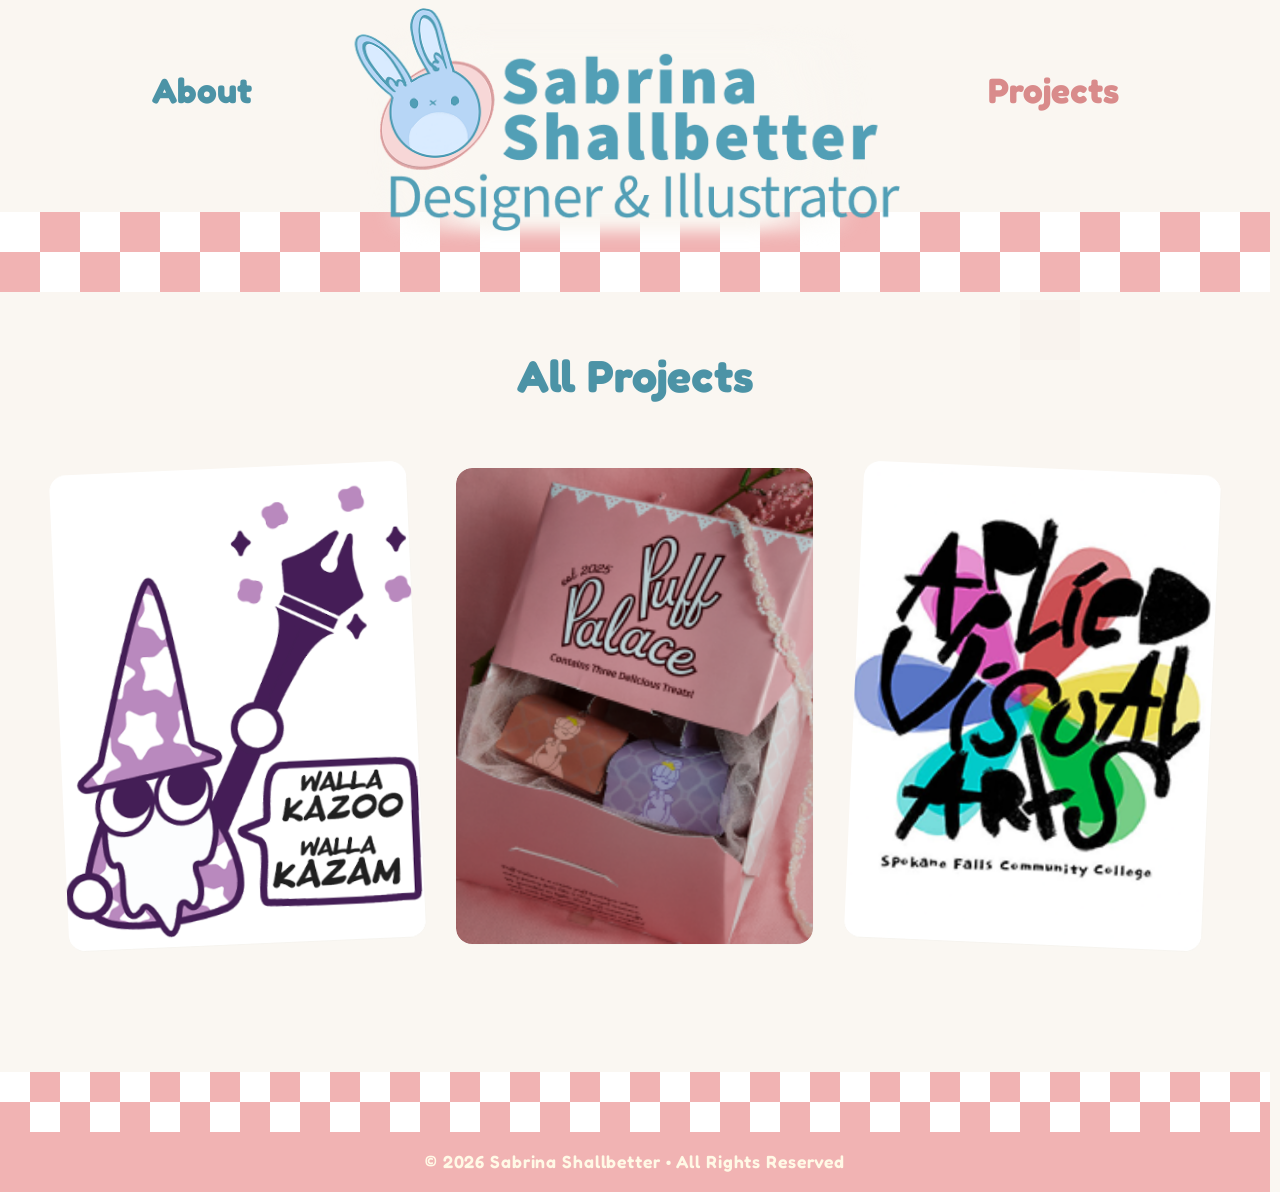
==== index.html @ 9670eb9a "feat: complete custom portfolio website with interactive projects, animations, and responsive layout" ====
<!DOCTYPE html>
<html lang="en">
<head>
  <meta charset="UTF-8">
  <meta name="viewport" content="width=device-width, initial-scale=1.0">
  <meta name="description" content="Official graphic design and illustration portfolio of Sabrina Shallbetter. Discover branding, custom illustrations, and logo design projects.">
  
  <meta name="theme-color" content="#FAF7F2">
  <meta name="apple-mobile-web-app-status-bar-style" content="default">
  
  <meta property="og:title" content="Sabrina Shallbetter | Graphic Designer & Illustrator">
  <meta property="og:description" content="Official graphic design and illustration portfolio of Sabrina Shallbetter. Discover branding, custom illustrations, and logo design projects.">
  <meta property="og:type" content="website">
  <meta property="og:url" content="https://sabrinashallbetter.com/">
  <meta property="og:image" content="https://sabrinashallbetter.com/Photos/BunnyLogo.png">
  <meta property="og:image:alt" content="Sabrina Shallbetter Bunny Logo">
  
  <meta name="twitter:card" content="summary">
  <meta name="twitter:title" content="Sabrina Shallbetter | Graphic Designer & Illustrator">
  <meta name="twitter:description" content="Official graphic design and illustration portfolio of Sabrina Shallbetter. Discover branding, custom illustrations, and logo design projects.">
  <meta name="twitter:image" content="https://sabrinashallbetter.com/Photos/BunnyLogo.png">

  <title>Sabrina Shallbetter | Graphic Designer & Illustrator</title>
  
  <link rel="stylesheet" href="index.css">
</head>
<body>

  <header>
    <nav class="header-main-row" aria-label="Main Navigation">
      <a href="about.html" class="nav-link inactive" id="nav-about-link">About</a>
      
      <a href="index.html" class="logo-link" id="header-logo-link" aria-label="Sabrina Shallbetter Home">
        <img src="Photos/Logo.png" alt="Sabrina Shallbetter - Designer & Illustrator Logo" class="logo-img" id="header-logo-img">
      </a>
      
      <a href="index.html" class="nav-link active" id="nav-projects-link">Projects</a>
    </nav>
    
    <div class="checkered-ribbon" id="header-ribbon" role="presentation"></div>
  </header>

  <main>
    <section aria-labelledby="all-projects-title">
      <h1 class="page-title" id="all-projects-title">All Projects</h1>
      
      <div class="project-grid" id="portfolio-grid">
        
        <div class="project-card-wrapper">
          <a href="wizard.html" class="project-card" id="project-wizard" aria-label="View the Wizard Project details and design process">
            <div class="project-card-image-wrapper">
              <img src="Photos/sticker-03 2.png" alt="Silly Wizard Character Sticker design" class="project-card-img">
            </div>
            <div class="project-card-title">The Wizard Project</div>
          </a>
        </div>

        <div class="project-card-wrapper">
          <a href="puff-palace.html" class="project-card" id="project-puff-palace" aria-label="View the Puff Palace packaging and branding project">
            <div class="project-card-image-wrapper">
              <img src="Photos/Group 4.png" alt="Puff Palace custom pink cake and pastry boxes" class="project-card-img">
            </div>
            <div class="project-card-title">Puff Palace</div>
          </a>
        </div>

        <div class="project-card-wrapper">
          <a href="applied-visual-arts.html" class="project-card" id="project-visual-arts" aria-label="View the Applied Visual Arts graphic design project">
            <div class="project-card-image-wrapper">
              <img src="Photos/Group 5.png" alt="Applied Visual Arts colorful flower emblem" class="project-card-img">
            </div>
            <div class="project-card-title">Applied Visual Arts</div>
          </a>
        </div>
        
      </div>
    </section>
  </main>

  <footer id="footer-decor">
    <div class="checkered-ribbon footer-ribbon" role="presentation"></div>
    <div class="footer-bottom-line">
      <p>&copy; 2026 Sabrina Shallbetter &bull; All Rights Reserved</p>
    </div>
  </footer>

  <script src="lightbox.js"></script>

</body>
</html>
---- index.css ----
@import url('https://fonts.googleapis.com/css2?family=Fredoka:wght@300..700&family=Quicksand:wght@300..700&display=swap');

:root {
  --bg-color: #FAF7F2;
  --light-cream: #fff9e6;
  --card-bg: #FFFFFF;
  --teal-primary: #4c93a6;
  --teal-dark: #2b5a66;
  --pink-primary: #f1b3b3;
  --pink-accent: #d98b8b;
  --shadow-sm: 0 4px 12px rgba(43, 90, 102, 0.05);
  --shadow-md: 0 12px 24px rgba(43, 90, 102, 0.08);
  --shadow-lg: 0 20px 40px rgba(43, 90, 102, 0.15);
  --border-radius: 16px;
  --transition-smooth: all 0.3s cubic-bezier(0.4, 0, 0.2, 1);
  --max-width: 1200px;
}

/* Reset and Base Styles */
* {
  box-sizing: border-box;
  margin: 0;
  padding: 0;
}

html {
  scrollbar-gutter: stable;
  scrollbar-color: var(--pink-primary) var(--bg-color);
  scrollbar-width: thin;
}

/* Custom Scrollbar Styling */
::-webkit-scrollbar {
  width: 14px;
}

::-webkit-scrollbar-track {
  background: var(--bg-color);
}

::-webkit-scrollbar-thumb {
  background-color: var(--pink-primary);
  border-radius: 20px;
  border: 4px solid var(--bg-color);
}

::-webkit-scrollbar-thumb:hover {
  background-color: var(--pink-accent);
}

body {
  background-color: var(--bg-color);
  color: var(--teal-dark);
  font-family: 'Quicksand', sans-serif;
  font-size: 1.1rem;
  line-height: 1.6;
  min-height: 100vh;
  display: flex;
  flex-direction: column;
  overflow-x: hidden;
  -webkit-font-smoothing: antialiased;
}

/* Header Styles */
header {
  width: 100%;
  display: flex;
  flex-direction: column;
  align-items: center;
  padding-top: 0.5rem;
  position: relative;
}

.logo-link {
  display: inline-block;
  transition: var(--transition-smooth);
  text-decoration: none;
  animation: logo-breathe 6s ease-in-out infinite;
  position: relative;
}

.logo-link::before {
  content: '';
  position: absolute;
  top: 15%;
  left: 8%;
  right: 8%;
  bottom: 0;
  background: radial-gradient(circle, var(--bg-color) 65%, transparent 100%);
  z-index: -1;
  filter: blur(8px);
  pointer-events: none;
}

.logo-link:hover {
  transform: scale(1.03) translateY(-2px);
}

.logo-img {
  max-width: 560px;
  width: 50vw;
  height: auto;
  display: block;
}

/* Checkered Ribbon */
.checkered-ribbon {
  width: 100%;
  height: 80px;
  background-image: conic-gradient(var(--pink-primary) 25%, #ffffff 0 50%, var(--pink-primary) 0 75%, #ffffff 0);
  background-repeat: repeat-x;
  background-size: 80px 80px;
  margin: 1rem 0 1rem 0;
  animation: scroll-ribbon 10s linear infinite;
}

/* Navigation */
.header-main-row {
  display: flex;
  align-items: flex-start;
  justify-content: center;
  gap: 5rem;
  width: 100%;
  max-width: var(--max-width);
  padding: 0 2rem;
  position: relative;
  z-index: 10;
  margin-top: 0;
  margin-bottom: -35px;
}

.nav-link {
  font-family: 'Fredoka', sans-serif;
  font-weight: 700;
  font-size: 2.2rem;
  text-decoration: none;
  transition: var(--transition-smooth);
  padding: 0.2rem 0.5rem;
  margin-top: 3.2rem;
}

/* Nav colors based on page state */
.nav-link.active {
  color: var(--pink-accent);
}

.nav-link.inactive {
  color: var(--teal-primary);
}

.nav-link:hover {
  color: var(--pink-accent);
  transform: translateY(-2px);
}

/* Main Content Container */
main {
  flex: 1;
  width: 100%;
  max-width: var(--max-width);
  margin: 0 auto;
  padding: 2rem 1.5rem;
  animation: fadeIn 0.6s ease-out;
}

/* Key Headings */
h1.page-title {
  font-family: 'Fredoka', sans-serif;
  font-size: 2.8rem;
  color: var(--teal-primary);
  text-align: center;
  margin-bottom: 3.5rem;
  font-weight: 700;
}

h2.section-title {
  font-family: 'Fredoka', sans-serif;
  font-size: 2.2rem;
  color: var(--teal-primary);
  text-align: center;
  margin: 3rem 0 1.5rem 0;
  font-weight: 700;
}

h3.item-title {
  font-family: 'Fredoka', sans-serif;
  font-size: 1.6rem;
  color: var(--teal-primary);
  margin: 2rem 0 1rem 0;
  text-align: center;
  font-weight: 600;
}

/* Gallery Grid (Home Page) */
.project-grid {
  display: grid;
  grid-template-columns: repeat(auto-fit, minmax(350px, 1fr));
  gap: 2.5rem;
  margin-top: 1rem;
}

.project-card-wrapper {
  opacity: 0;
  will-change: transform, opacity;
}

.project-card-wrapper:nth-child(1) {
  --card-rotation: -2.5deg;
  animation: fadeInUp 0.8s cubic-bezier(0.25, 1, 0.5, 1) 0.1s forwards, card-float-sway-left 5.2s ease-in-out infinite 0.9s;
}

.project-card-wrapper:nth-child(2) {
  --card-rotation: 0deg;
  animation: fadeInUp 0.8s cubic-bezier(0.25, 1, 0.5, 1) 0.25s forwards, card-float-sway-right 6.8s ease-in-out infinite 2.5s;
}

.project-card-wrapper:nth-child(3) {
  --card-rotation: 2.5deg;
  animation: fadeInUp 0.8s cubic-bezier(0.25, 1, 0.5, 1) 0.4s forwards, card-float-sway-left 4.5s ease-in-out infinite 4.0s;
}

.project-card {
  background-color: var(--card-bg);
  border: none;
  border-radius: var(--border-radius);
  padding: 0;
  display: flex;
  flex-direction: column;
  align-items: center;
  text-decoration: none;
  box-shadow: var(--shadow-sm);
  transition: transform 0.5s cubic-bezier(0.34, 1.56, 0.64, 1), box-shadow 0.3s ease;
  cursor: pointer;
  overflow: hidden;
  position: relative;
  aspect-ratio: 3 / 4;
  will-change: transform;
  clip-path: inset(0 round var(--border-radius));
  transform: rotate(var(--card-rotation, 0deg));
}

.project-card:hover {
  transform: translateY(-12px) scale(1.04) rotate(0deg);
  box-shadow: var(--shadow-lg);
}

.project-card-image-wrapper {
  width: 100%;
  height: 100%;
  background-color: #FFFFFF;
  display: flex;
  align-items: center;
  justify-content: center;
  overflow: hidden;
  transition: var(--transition-smooth);
}

.project-card-img {
  width: 100%;
  height: 100%;
  object-fit: cover;
}

.project-card-title {
  position: absolute;
  bottom: 0;
  left: 0;
  width: 100%;
  background: rgba(217, 139, 139, 0.88);
  backdrop-filter: blur(8px);
  color: #FFFFFF;
  margin: 0;
  padding: 1.2rem;
  font-family: 'Fredoka', sans-serif;
  font-size: 1.4rem;
  font-weight: 700;
  text-align: center;
  transform: translateY(100%);
  opacity: 0;
  transition: transform 0.3s cubic-bezier(0.4, 0, 0.2, 1), opacity 0.3s cubic-bezier(0.4, 0, 0.2, 1);
  border-bottom-left-radius: var(--border-radius);
  border-bottom-right-radius: var(--border-radius);
}

.project-card:hover .project-card-title {
  transform: translateY(0);
  opacity: 1;
}

/* Detail Pages Layout */
.project-detail-container {
  max-width: 800px;
  margin: 0 auto;
}

.hero-image-wrapper {
  background-color: #FFFFFF;
  border-radius: var(--border-radius);
  padding: 2.5rem;
  box-shadow: var(--shadow-sm);
  display: flex;
  align-items: center;
  justify-content: center;
  margin-bottom: 3rem;
  border: 4px solid var(--pink-primary);
}

.hero-img {
  max-width: 100%;
  height: auto;
  border-radius: 8px;
  cursor: zoom-in;
  transition: var(--transition-smooth);
  animation: gentle-float 6s ease-in-out infinite;
}

.hero-img:hover {
  transform: scale(1.025);
}

.concept-overview-content {
  margin-bottom: 4rem;
  width: 100%;
  text-align: center;
}

.concept-overview-content p {
  margin-bottom: 1.5rem;
  font-size: 1.2rem;
  color: var(--teal-dark);
  text-align: center;
  max-width: 720px;
  margin-left: auto;
  margin-right: auto;
}

/* Process Gallery (Vertical/Grid flow) */
.process-grid {
  display: flex;
  flex-direction: column;
  gap: 3.5rem;
  margin-top: 2rem;
}

.process-item {
  background-color: var(--card-bg);
  border-radius: var(--border-radius);
  padding: 2.5rem;
  box-shadow: var(--shadow-sm);
  display: flex;
  flex-direction: column;
  align-items: center;
  transition: var(--transition-smooth);
  border: 2px solid transparent;
}

.process-item:hover {
  box-shadow: var(--shadow-md);
  border-color: var(--pink-primary);
}

.process-image-wrapper {
  margin-top: 1.5rem;
  width: 100%;
  display: flex;
  justify-content: center;
  background-color: #FFFFFF;
  border-radius: 8px;
}

.process-img {
  max-width: 100%;
  max-height: 550px;
  object-fit: contain;
  border-radius: 8px;
  cursor: zoom-in;
  transition: var(--transition-smooth);
}

.process-img:hover {
  transform: scale(1.015);
}

/* About Page Layout */
.about-container {
  display: flex;
  gap: 3rem;
  align-items: flex-start;
  margin-top: 1rem;
}

.about-photo-wrapper {
  flex: 1;
  max-width: 380px;
  border-radius: var(--border-radius);
  overflow: hidden;
  box-shadow: var(--shadow-sm);
  border: 4px solid var(--pink-primary);
}

.about-photo {
  width: 100%;
  height: auto;
  display: block;
}

.about-details {
  flex: 1.2;
}

.about-bio {
  font-size: 1.25rem;
  line-height: 1.7;
  color: var(--teal-dark);
  margin-bottom: 2.5rem;
}

.contact-list {
  list-style: none;
  display: flex;
  flex-direction: column;
  gap: 1.2rem;
}

.contact-item {
  display: flex;
  align-items: center;
  gap: 1.2rem;
  font-size: 1.3rem;
  font-weight: 600;
}

.contact-link {
  color: var(--teal-primary);
  text-decoration: none;
  transition: var(--transition-smooth);
  border-bottom: 2px solid transparent;
}

.contact-link:hover {
  color: var(--pink-accent);
  border-bottom-color: var(--pink-accent);
}

.contact-icon {
  width: 32px;
  height: 32px;
  fill: var(--teal-primary);
  transition: var(--transition-smooth);
  flex-shrink: 0;
}

.contact-item:hover .contact-icon {
  fill: var(--pink-accent);
  transform: scale(1.1);
}

/* Lightbox Modal */
.lightbox {
  position: fixed;
  z-index: 1000;
  top: 0;
  left: 0;
  width: 100%;
  height: 100%;
  background-color: rgba(18, 14, 14, 0.97);
  backdrop-filter: blur(12px);
  display: flex;
  align-items: center;
  justify-content: center;
  opacity: 0;
  pointer-events: none;
  transition: opacity 0.3s ease;
}

.lightbox.active {
  opacity: 1;
  pointer-events: auto;
}

.lightbox-wrapper {
  display: flex;
  flex-direction: column;
  align-items: center;
  justify-content: center;
  max-width: 90%;
  max-height: 90%;
  position: relative;
}

.lightbox-content {
  max-width: 100%;
  max-height: 82vh;
  object-fit: contain;
  border-radius: 12px;
  box-shadow: 0 24px 60px rgba(0, 0, 0, 0.5);
  transform: scale(0.95);
  transition: transform 0.3s cubic-bezier(0.34, 1.56, 0.64, 1);
  cursor: zoom-out;
}

.lightbox.active .lightbox-content {
  transform: scale(1);
}

.lightbox-close {
  position: absolute;
  top: 25px;
  right: 35px;
  color: #FFFFFF;
  font-family: 'Fredoka', sans-serif;
  font-size: 3.5rem;
  font-weight: 500;
  cursor: pointer;
  user-select: none;
  transition: transform 0.2s ease, color 0.2s ease;
  line-height: 1;
  z-index: 1010;
}

.lightbox-close:hover {
  color: var(--pink-primary);
  transform: rotate(90deg) scale(1.1);
}

.lightbox-arrow {
  position: absolute;
  top: 50%;
  transform: translateY(-50%);
  background: none;
  border: none;
  color: #FFFFFF;
  font-family: 'Fredoka', sans-serif;
  font-size: 4.5rem;
  font-weight: 600;
  cursor: pointer;
  padding: 1.5rem;
  z-index: 1010;
  transition: transform 0.2s ease, color 0.2s ease;
  user-select: none;
}

.lightbox-arrow:hover {
  color: var(--pink-primary);
  transform: translateY(-50%) scale(1.15);
}

.lightbox-arrow:active {
  transform: translateY(-50%) scale(0.95);
}

.lightbox-arrow.prev {
  left: 2rem;
}

.lightbox-arrow.next {
  right: 2rem;
}

.lightbox-caption {
  margin-top: 1.5rem;
  color: #FAF7F2;
  font-family: 'Fredoka', sans-serif;
  font-size: 1.2rem;
  text-align: center;
  font-weight: 500;
  letter-spacing: 0.02em;
  opacity: 0.9;
}

/* Footer block */
footer {
  width: 100%;
  margin-top: 6rem;
  flex-shrink: 0;
  display: flex;
  flex-direction: column;
}

.footer-ribbon {
  height: 60px;
  background-size: 60px 60px;
  margin: 0;
  animation: scroll-ribbon-reverse 15s linear infinite;
}

.footer-bottom-line {
  background-color: var(--pink-primary);
  padding: 1rem 1.5rem;
  text-align: center;
  width: 100%;
  display: flex;
  justify-content: center;
  align-items: center;
}

.footer-bottom-line p {
  font-family: 'Fredoka', sans-serif;
  font-weight: 600;
  font-size: 1.1rem;
  color: var(--light-cream);
  margin: 0;
  letter-spacing: 0.05em;
}

/* Animations */
@keyframes fadeIn {
  from {
    opacity: 0;
    transform: translateY(15px);
  }

  to {
    opacity: 1;
    transform: translateY(0);
  }
}

@keyframes fadeInUp {
  from {
    opacity: 0;
    transform: translateY(30px);
  }

  to {
    opacity: 1;
    transform: translateY(0);
  }
}

@keyframes card-float-sway-left {
  0% {
    transform: translateY(0) rotate(0deg);
  }
  50% {
    transform: translateY(-8px) rotate(-0.8deg);
  }
  100% {
    transform: translateY(0) rotate(0deg);
  }
}

@keyframes card-float-sway-right {
  0% {
    transform: translateY(0) rotate(0deg);
  }
  50% {
    transform: translateY(-8px) rotate(0.8deg);
  }
  100% {
    transform: translateY(0) rotate(0deg);
  }
}

@keyframes logo-breathe {
  0% {
    transform: translateY(0);
  }

  50% {
    transform: translateY(-5px);
  }

  100% {
    transform: translateY(0);
  }
}

@keyframes scroll-ribbon {
  from {
    background-position-x: 0;
  }

  to {
    background-position-x: 80px;
  }
}

@keyframes scroll-ribbon-reverse {
  from {
    background-position-x: 0;
  }

  to {
    background-position-x: -40px;
  }
}

@keyframes gentle-float {
  0% {
    transform: translateY(0) rotate(0deg);
  }

  50% {
    transform: translateY(-8px) rotate(1.2deg);
  }

  100% {
    transform: translateY(0) rotate(0deg);
  }
}

/* Responsive Rules */
@media (max-width: 768px) {
  body {
    font-size: 1rem;
  }

  .nav-link {
    font-size: 1.8rem;
  }

  .header-main-row {
    gap: 1.5rem;
    margin-bottom: -25px;
    align-items: center;
  }

  .nav-link {
    font-size: 1.4rem;
    margin-top: 0;
  }

  .logo-img {
    max-width: 280px;
    width: 60vw;
  }

  h1.page-title {
    font-size: 2.2rem;
    margin-bottom: 2.5rem;
  }

  h2.section-title {
    font-size: 1.8rem;
  }

  .about-container {
    flex-direction: column;
    align-items: center;
    gap: 2rem;
  }

  .about-photo-wrapper {
    max-width: 320px;
  }

  .about-bio {
    font-size: 1.15rem;
    text-align: center;
  }

  .contact-list {
    align-items: center;
  }

  .hero-image-wrapper {
    padding: 1.5rem;
  }

  .process-item {
    padding: 1.5rem;
  }

  .lightbox-close {
    top: 20px;
    right: 25px;
    font-size: 2.8rem;
  }

  .lightbox-arrow {
    font-size: 3rem;
    padding: 0.8rem;
  }

  .lightbox-arrow.prev {
    left: 0.5rem;
  }

  .lightbox-arrow.next {
    right: 0.5rem;
  }
}
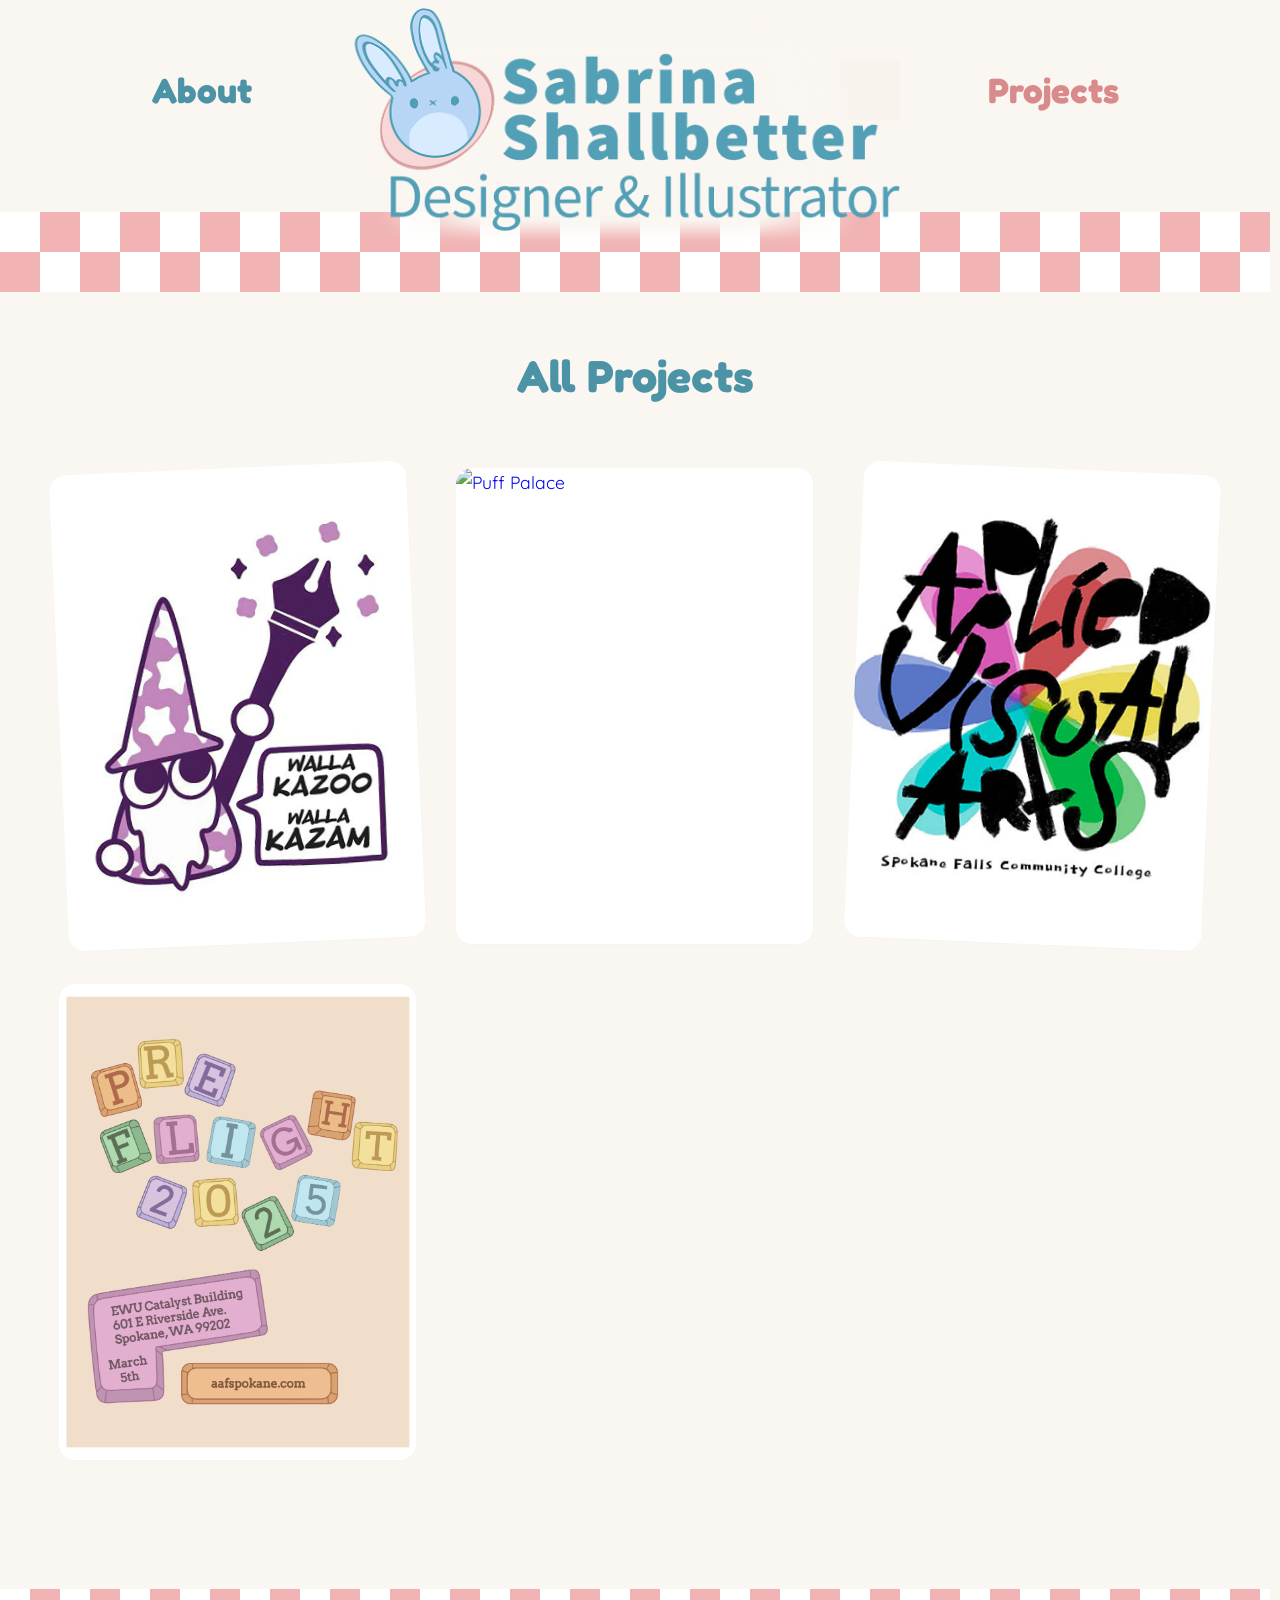
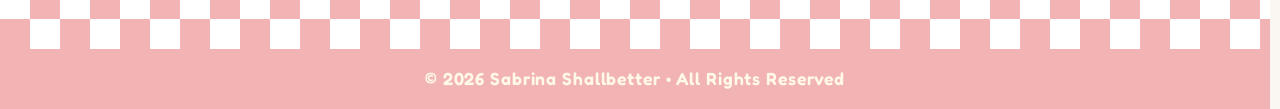
==== commit 3eaf6a0d: "Photos + 1 Project" ====
--- a/index.html
+++ b/index.html
@@ -49,7 +49,7 @@
         <div class="project-card-wrapper">
           <a href="wizard.html" class="project-card" id="project-wizard" aria-label="View the Wizard Project details and design process">
             <div class="project-card-image-wrapper">
-              <img src="Photos/sticker-03 2.png" alt="Silly Wizard Character Sticker design" class="project-card-img">
+              <img src="Photos/sticker-03.jpg" alt="Wizard" class="project-card-img">
             </div>
             <div class="project-card-title">The Wizard Project</div>
           </a>
@@ -58,21 +58,31 @@
         <div class="project-card-wrapper">
           <a href="puff-palace.html" class="project-card" id="project-puff-palace" aria-label="View the Puff Palace packaging and branding project">
             <div class="project-card-image-wrapper">
-              <img src="Photos/Group 4.png" alt="Puff Palace custom pink cake and pastry boxes" class="project-card-img">
+              <img src="Photos/Puff5Rev2.png" alt="Puff Palace" class="project-card-img">
             </div>
             <div class="project-card-title">Puff Palace</div>
           </a>
         </div>
 
+        
+
         <div class="project-card-wrapper">
           <a href="applied-visual-arts.html" class="project-card" id="project-visual-arts" aria-label="View the Applied Visual Arts graphic design project">
             <div class="project-card-image-wrapper">
-              <img src="Photos/Group 5.png" alt="Applied Visual Arts colorful flower emblem" class="project-card-img">
+              <img src="Photos/Final_AVA_Design_SS.jpg" alt="Applied Visual Arts" class="project-card-img">
             </div>
             <div class="project-card-title">Applied Visual Arts</div>
           </a>
         </div>
-        
+
+        <div class="project-card-wrapper">
+          <a href="#" class="project-card" id="project-preflight" aria-label="Preview the Preflight project">
+            <div class="project-card-image-wrapper">
+              <img src="Photos/ThumbnailPre.png" alt="Preflight" class="project-card-img">
+            </div>
+            <div class="project-card-title">Preflight 2025 Poster</div>
+          </a>
+        </div>
       </div>
     </section>
   </main>
--- a/index.css
+++ b/index.css
@@ -178,7 +178,7 @@
   font-size: 2.2rem;
   color: var(--teal-primary);
   text-align: center;
-  margin: 3rem 0 1.5rem 0;
+  margin: 0.5rem 0 1.5rem 0;
   font-weight: 700;
 }
 
@@ -189,6 +189,91 @@
   margin: 2rem 0 1rem 0;
   text-align: center;
   font-weight: 600;
+}
+/* Resume Section Styles */
+.resume-container {
+  display: flex;
+  flex-direction: column;
+  gap: 2.5rem;
+  margin-top: 2rem;
+  margin-bottom: 3rem;
+}
+
+.resume-section {
+  background-color: var(--card-bg);
+  border-radius: var(--border-radius);
+  padding: 2rem;
+  box-shadow: var(--shadow-sm);
+  border: 2px solid var(--pink-primary);
+
+}
+
+.resume-section-title {
+  font-family: 'Fredoka', sans-serif;
+  font-size: 1.8rem;
+  color: var(--teal-primary);
+  margin-bottom: 1.5rem;
+  font-weight: 700;
+  
+}
+
+.resume-item {
+  margin-bottom: 1.8rem;
+  
+}
+
+.resume-item:last-child {
+  margin-bottom: 0;
+}
+
+.resume-item-header {
+  display: flex;
+  gap: 1rem;
+  margin-bottom: 0.8rem;
+  flex-wrap: wrap;
+}
+
+.resume-item-title {
+  font-family: 'Fredoka', sans-serif;
+  font-size: 1.3rem;
+  color: var(--teal-dark);
+  font-weight: 600;
+  margin: 0;
+}
+
+
+.resume-date {
+  font-size: 1rem;
+  color: var(--pink-accent);
+  font-weight: 600;
+  font-style: italic;
+  flex-shrink: 0;
+  
+}
+
+.resume-item-description {
+  font-size: 1.1rem;
+  color: var(--teal-dark);
+  line-height: 1.6;
+  margin: 0;
+}
+
+.skills-grid {
+  display: grid;
+  grid-template-columns: repeat(auto-fit, minmax(140px, 1fr));
+  gap: 1rem;
+  align-items: start;
+}
+
+.skill-tag {
+  background: linear-gradient(135deg, var(--pink-primary) 0%, var(--pink-accent) 100%);
+  color: #FFFFFF;
+  padding: 0.8rem 1.2rem;
+  border-radius: 50px;
+  text-align: center;
+  font-weight: 600;
+  font-size: 1rem;
+  box-shadow: var(--shadow-sm);
 }
 
 /* Gallery Grid (Home Page) */
@@ -217,6 +302,11 @@
 .project-card-wrapper:nth-child(3) {
   --card-rotation: 2.5deg;
   animation: fadeInUp 0.8s cubic-bezier(0.25, 1, 0.5, 1) 0.4s forwards, card-float-sway-left 4.5s ease-in-out infinite 4.0s;
+}
+
+.project-card-wrapper:nth-child(4) {
+  --card-rotation: 0deg;
+  animation: fadeInUp 0.8s cubic-bezier(0.25, 1, 0.5, 1) 0.55s forwards, card-float-sway-right 5.6s ease-in-out infinite 5.5s;
 }
 
 .project-card {
@@ -415,11 +505,17 @@
   margin-bottom: 2.5rem;
 }
 
+.skills-title {
+  margin-top: 10em;
+}
+
 .contact-list {
   list-style: none;
   display: flex;
   flex-direction: column;
   gap: 1.2rem;
+  justify-content: center;
+  align-items: center;
 }
 
 .contact-item {
@@ -731,8 +827,10 @@
     margin-bottom: 2.5rem;
   }
 
+
   h2.section-title {
     font-size: 1.8rem;
+
   }
 
   .about-container {
@@ -754,6 +852,44 @@
     align-items: center;
   }
 
+  .resume-container {
+    gap: 1.5rem;
+    margin-bottom: 2rem;
+  }
+
+  .resume-section {
+    padding: 1.5rem;
+  }
+
+  .resume-section-title {
+    font-size: 1.5rem;
+  }
+
+  .resume-item-title {
+    font-size: 1.15rem;
+  }
+
+  .resume-item-header {
+    flex-direction: column;
+  }
+
+  .resume-date {
+    font-size: 0.95rem;
+  }
+
+  .skills-grid {
+   display: flex;
+  flex-wrap: wrap;
+   align-items: center;
+  justify-content: center;
+   
+  }
+
+  .skill-tag {
+    padding: 0.7rem 1rem;
+    font-size: 0.95rem;
+  }
+
   .hero-image-wrapper {
     padding: 1.5rem;
   }
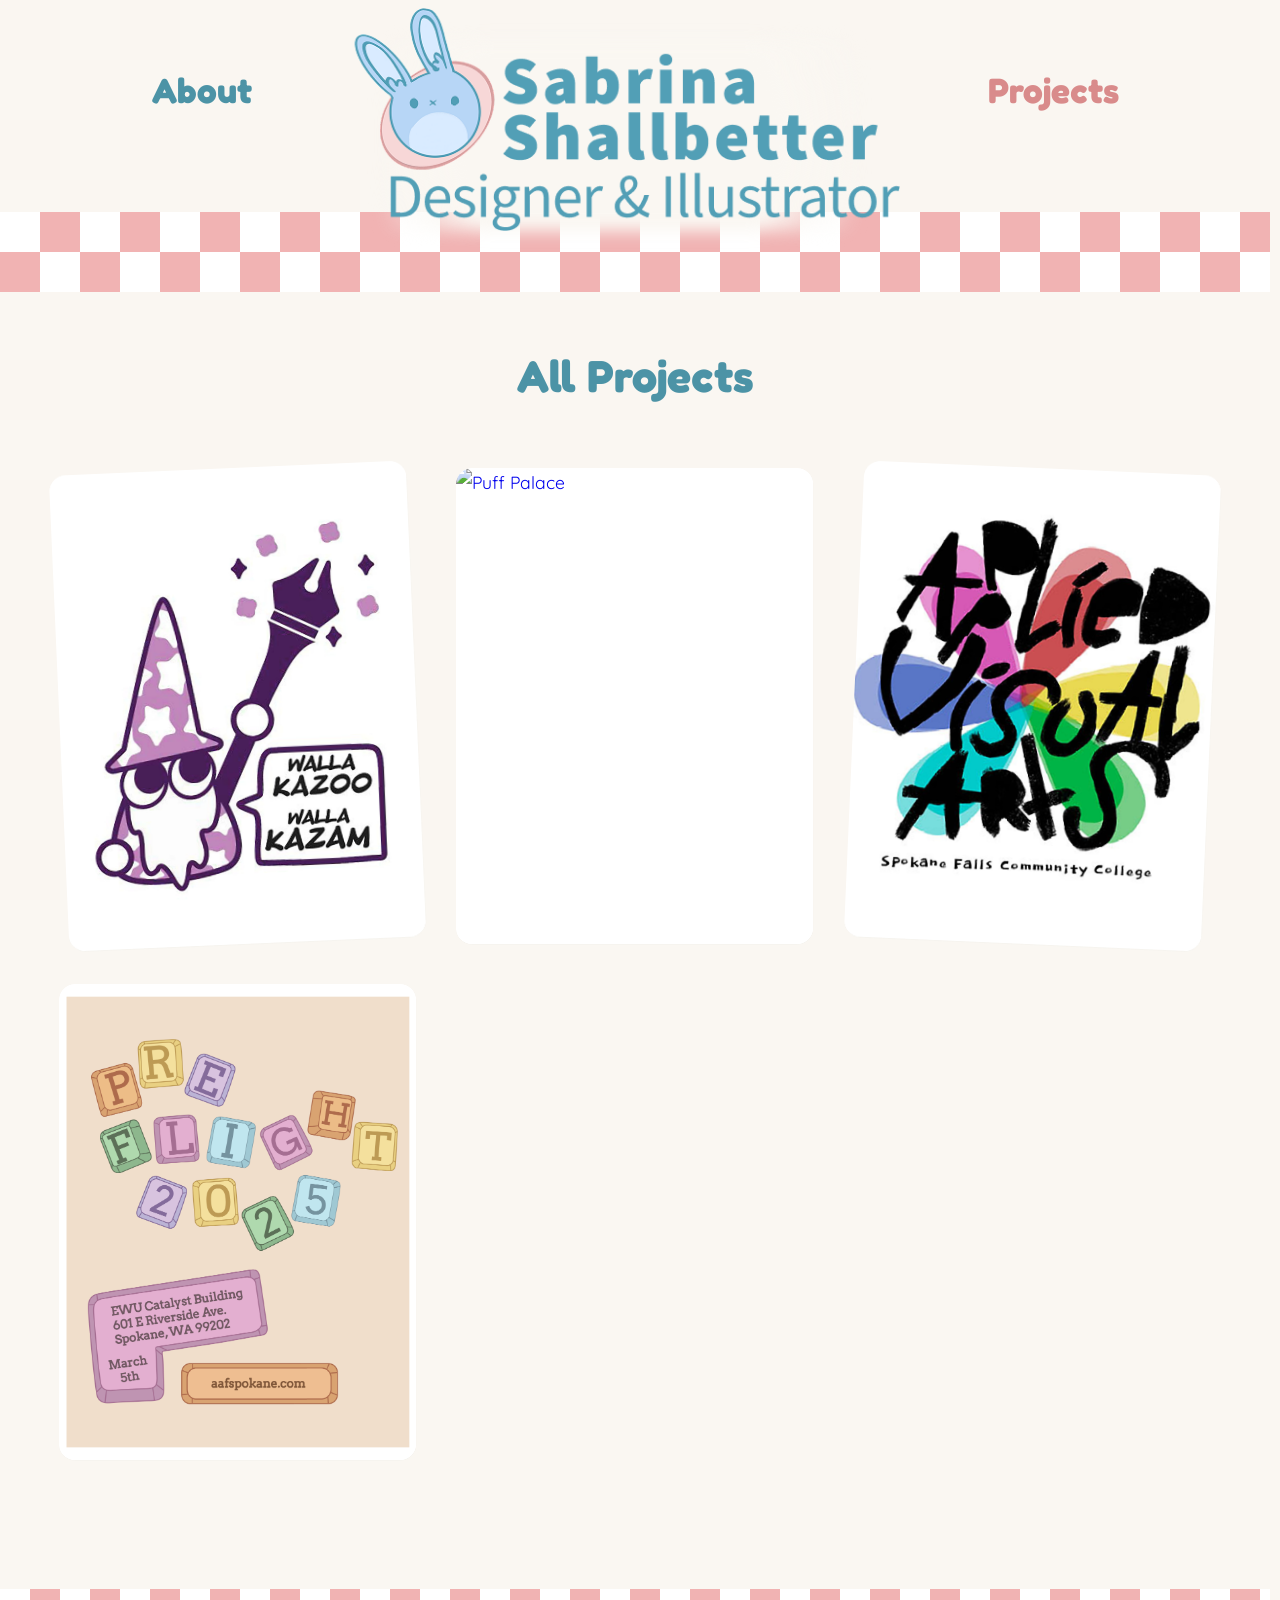
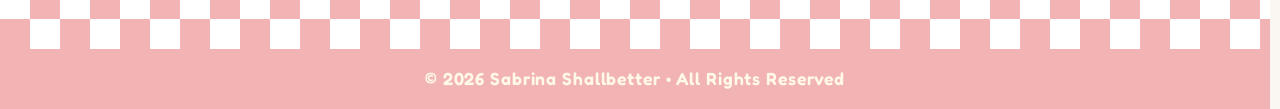
==== commit fc02a754: "preflight update" ====
--- a/index.html
+++ b/index.html
@@ -76,7 +76,7 @@
         </div>
 
         <div class="project-card-wrapper">
-          <a href="#" class="project-card" id="project-preflight" aria-label="Preview the Preflight project">
+          <a href="preflight.html" class="project-card" id="project-preflight" aria-label="Preview the Preflight project">
             <div class="project-card-image-wrapper">
               <img src="Photos/ThumbnailPre.png" alt="Preflight" class="project-card-img">
             </div>
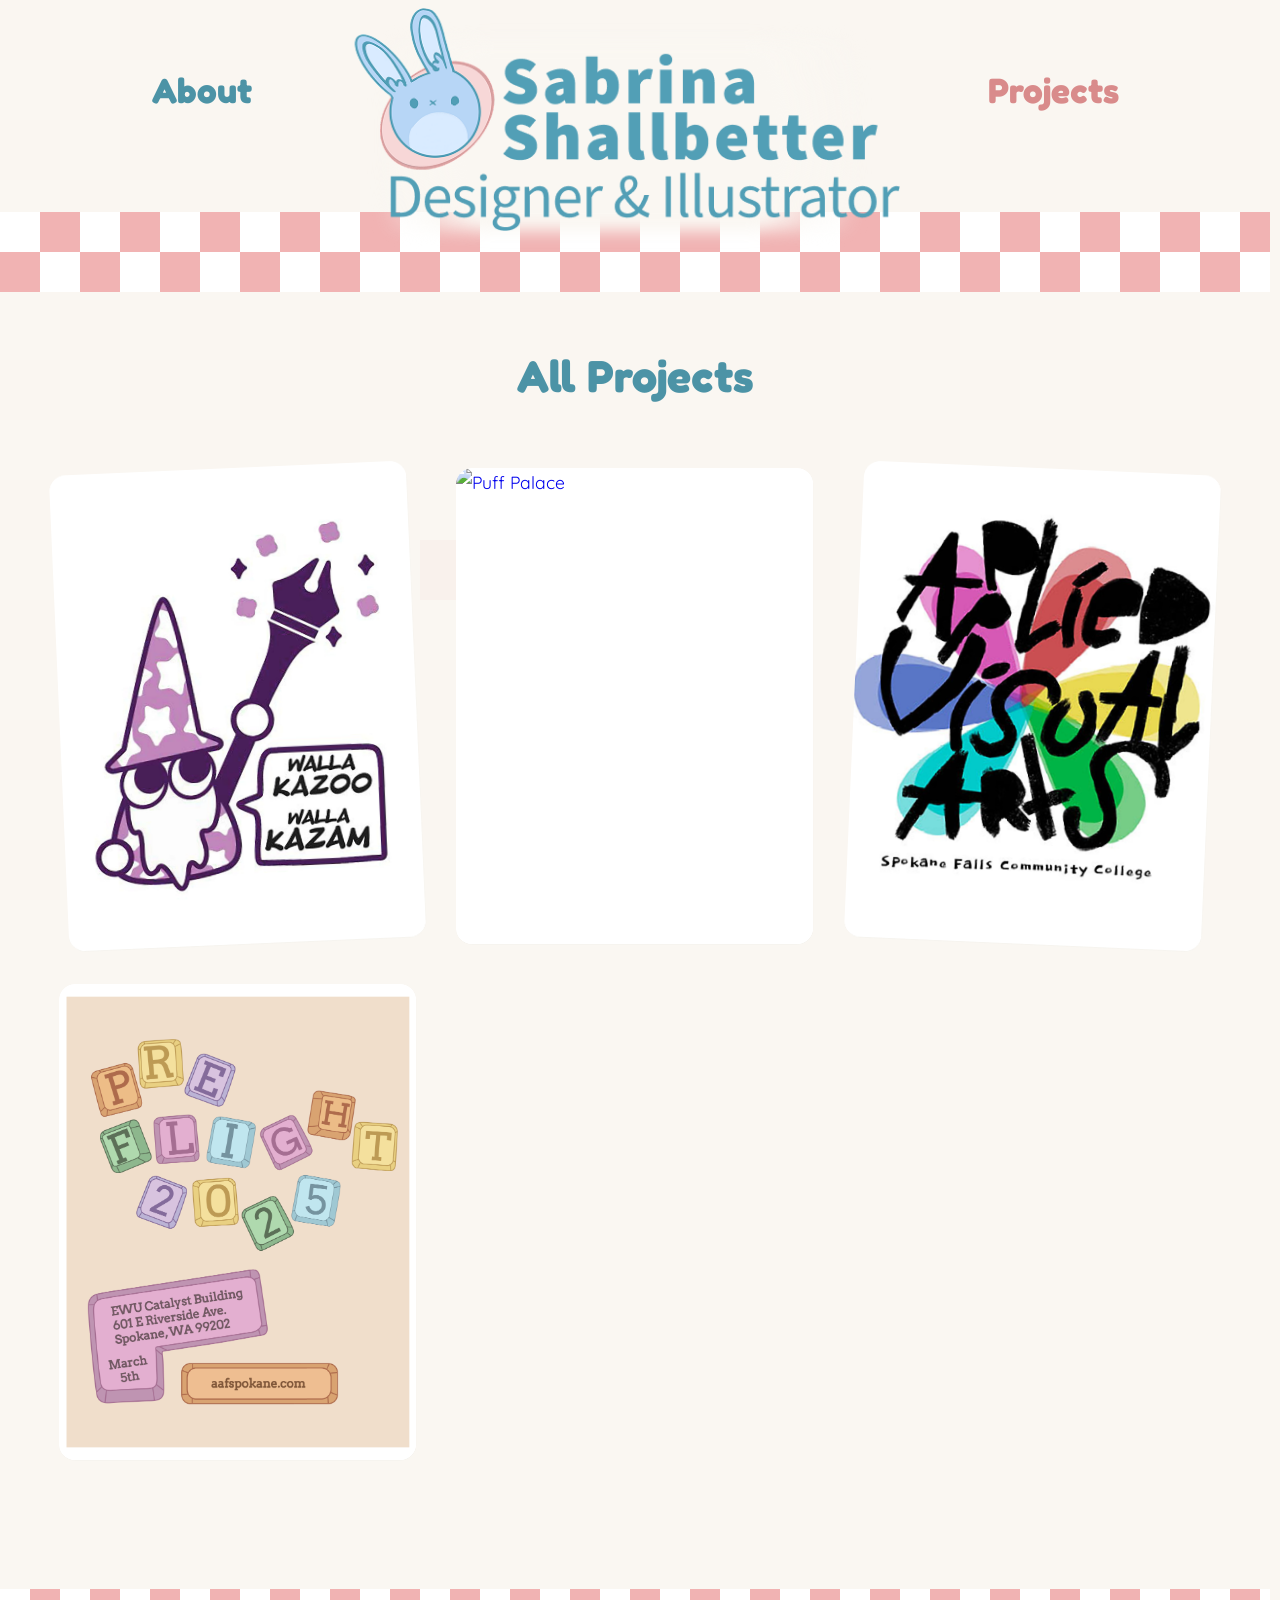
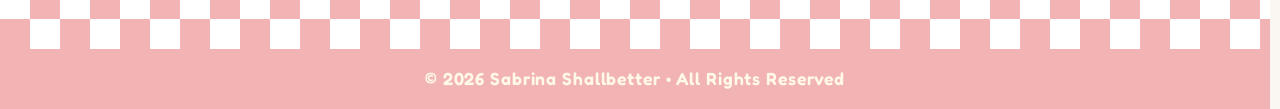
==== commit 8d82d7c0: "New Project" ====
--- a/index.html
+++ b/index.html
@@ -80,7 +80,7 @@
             <div class="project-card-image-wrapper">
               <img src="Photos/ThumbnailPre.png" alt="Preflight" class="project-card-img">
             </div>
-            <div class="project-card-title">Preflight 2025 Poster</div>
+            <div class="project-card-title">Preflight 2025</div>
           </a>
         </div>
       </div>
--- a/index.css
+++ b/index.css
@@ -161,6 +161,7 @@
   margin: 0 auto;
   padding: 2rem 1.5rem;
   animation: fadeIn 0.6s ease-out;
+  align-content: center;
 }
 
 /* Key Headings */
